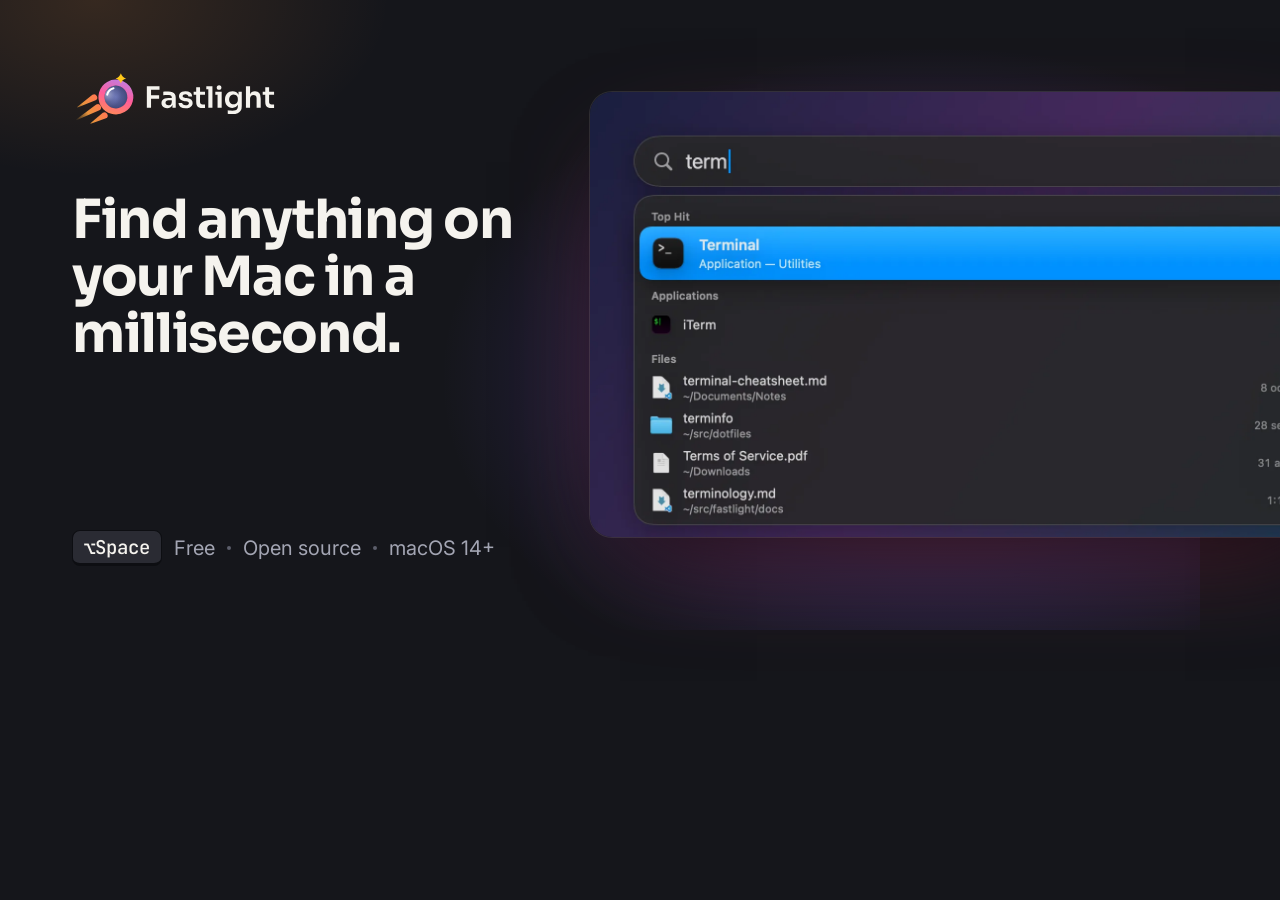
==== site/og/og.html @ a41108b2 "feat: add project website for GitHub Pages One-page site in site/ (plain HTML and CSS, no build step" ====
<!doctype html>
<!-- Source for ../og.png (1200x630). Render: see README.txt next to this file -->
<html lang="en">
<head>
<meta charset="utf-8">
<title>Fastlight OG image</title>
<meta name="robots" content="noindex">
<link rel="preconnect" href="https://fonts.googleapis.com">
<link rel="preconnect" href="https://fonts.gstatic.com" crossorigin>
<link rel="stylesheet" href="https://fonts.googleapis.com/css2?family=Inter:wght@500&family=JetBrains+Mono:wght@500&family=Sora:wght@600;700&display=block">
<style>
  html, body { margin: 0; }
  body { width: var(--w, 1200px); height: var(--h, 630px); overflow: hidden; background: #15161B; position: relative; font-family: Inter, sans-serif; color: #F5F3EE; }
  .glow { position: absolute; inset: 0;
    background:
      radial-gradient(55% 70% at 78% 60%, rgba(255,92,154,.38), rgba(123,92,255,.16) 45%, transparent 75%),
      radial-gradient(35% 40% at 8% 0%, rgba(255,154,61,.14), transparent 70%); }
  .copy { position: absolute; left: 72px; top: 72px; width: 470px; }
  .lockup { height: 56px; display: block; }
  h1 { font: 700 54px/1.06 Sora, sans-serif; letter-spacing: -0.025em; margin: 64px 0 0; }
  .meta { position: absolute; left: 72px; bottom: 64px; display: flex; gap: 12px; align-items: center; font-size: 20px; color: #A3A5B3; }
  kbd { font: 500 19px/1 "JetBrains Mono", monospace; color: #F5F3EE; background: #2A2B33; border: 1px solid #0D0E12; border-bottom-width: 3px; border-radius: 8px; padding: 7px 11px 6px; }
  .dot { width: 4px; height: 4px; border-radius: 50%; background: #5C5E6B; }
  .shot { position: absolute; left: calc(var(--w, 1200px) - 610px); top: 92px; width: 760px; border-radius: 22px; overflow: hidden;
    box-shadow: 0 0 0 1px rgba(255,255,255,.1), 0 40px 90px -30px rgba(0,0,0,.85), 0 40px 120px -50px rgba(255,92,154,.6); }
  .shot img { display: block; width: 100%; }
  /* GitHub social preview variant: og.html?size=github (1280x640) */
  .github { --w: 1280px; --h: 640px; }
  .github .copy { left: 84px; width: 520px; }
  .github .meta { left: 84px; }
  .github h1 { font-size: 58px; }
</style>
<script>if (new URLSearchParams(location.search).get('size') === 'github') document.documentElement.className = 'github';</script>
</head>
<body>
  <div class="glow"></div>
  <div class="copy">
    <img class="lockup" src="../brand/logo-lockup-dark.svg" alt="Fastlight">
    <h1>Find anything on your Mac in a millisecond.</h1>
  </div>
  <div class="meta"><kbd>⌥Space</kbd><span>Free</span><span class="dot"></span><span>Open source</span><span class="dot"></span><span>macOS 14+</span></div>
  <div class="shot"><img src="../assets/hero-apps-1536.webp" alt=""></div>
</body>
</html>
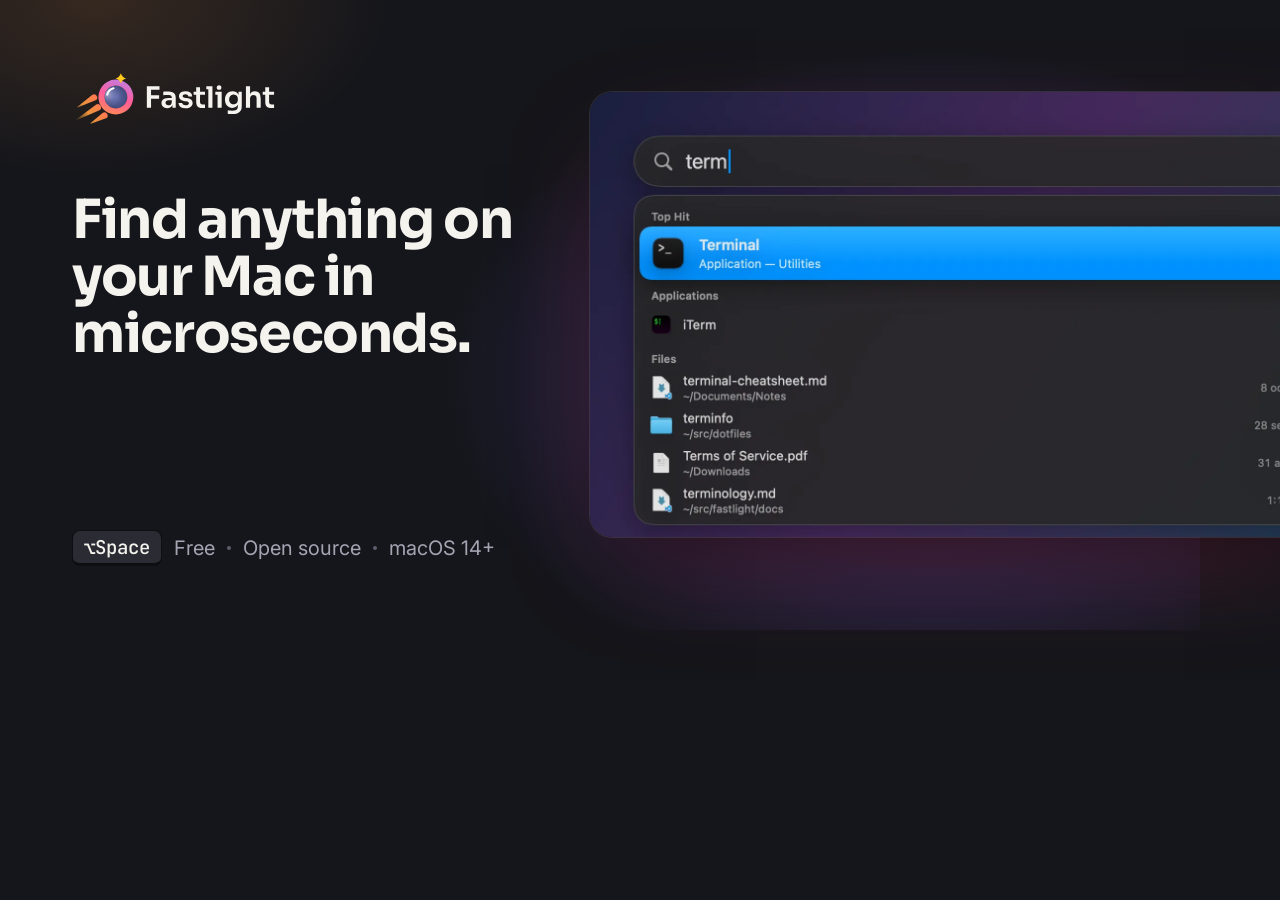
==== commit 9f96b34c: "docs: microseconds, not a millisecond, and fsearch's current numbers The fsearch bundled since 0.5.0" ====
--- a/site/og/og.html
+++ b/site/og/og.html
@@ -36,7 +36,7 @@
   <div class="glow"></div>
   <div class="copy">
     <img class="lockup" src="../brand/logo-lockup-dark.svg" alt="Fastlight">
-    <h1>Find anything on your Mac in a millisecond.</h1>
+    <h1>Find anything on your Mac in microseconds.</h1>
   </div>
   <div class="meta"><kbd>⌥Space</kbd><span>Free</span><span class="dot"></span><span>Open source</span><span class="dot"></span><span>macOS 14+</span></div>
   <div class="shot"><img src="../assets/hero-apps-1536.webp" alt=""></div>
